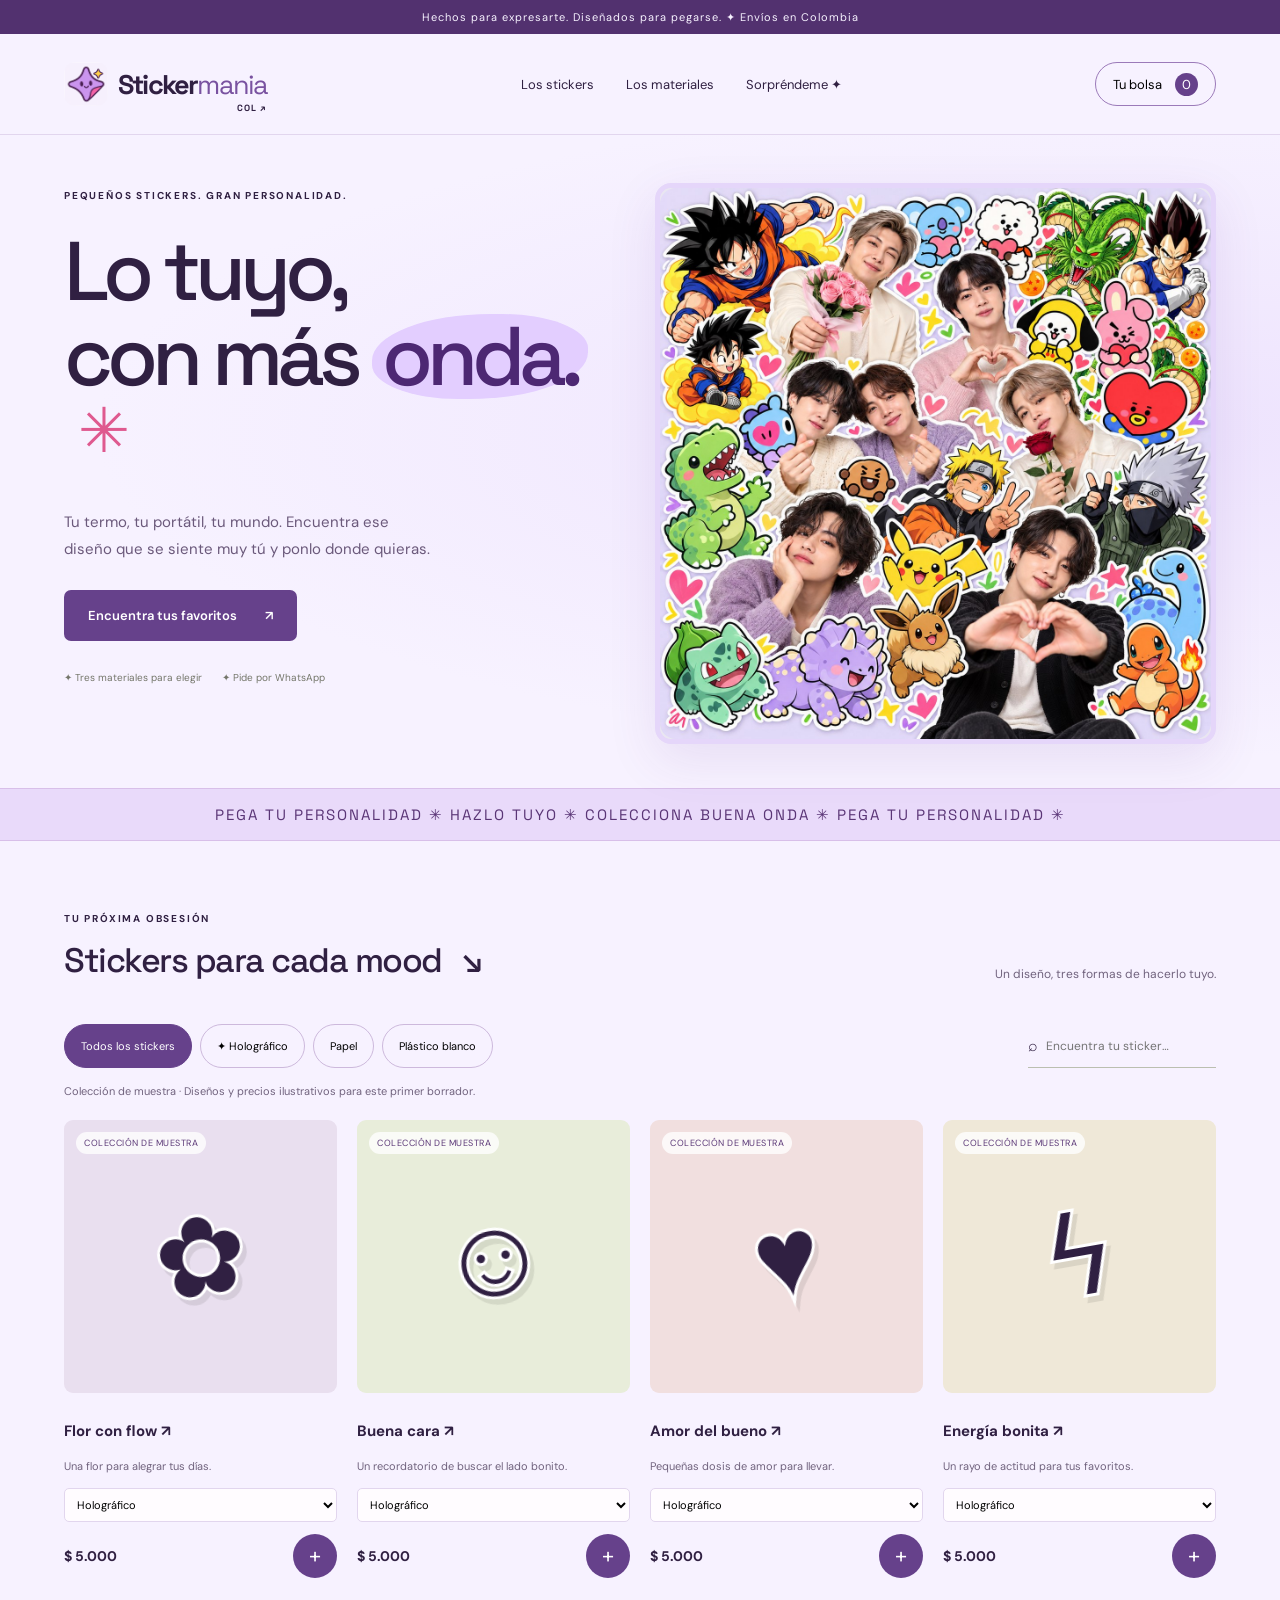
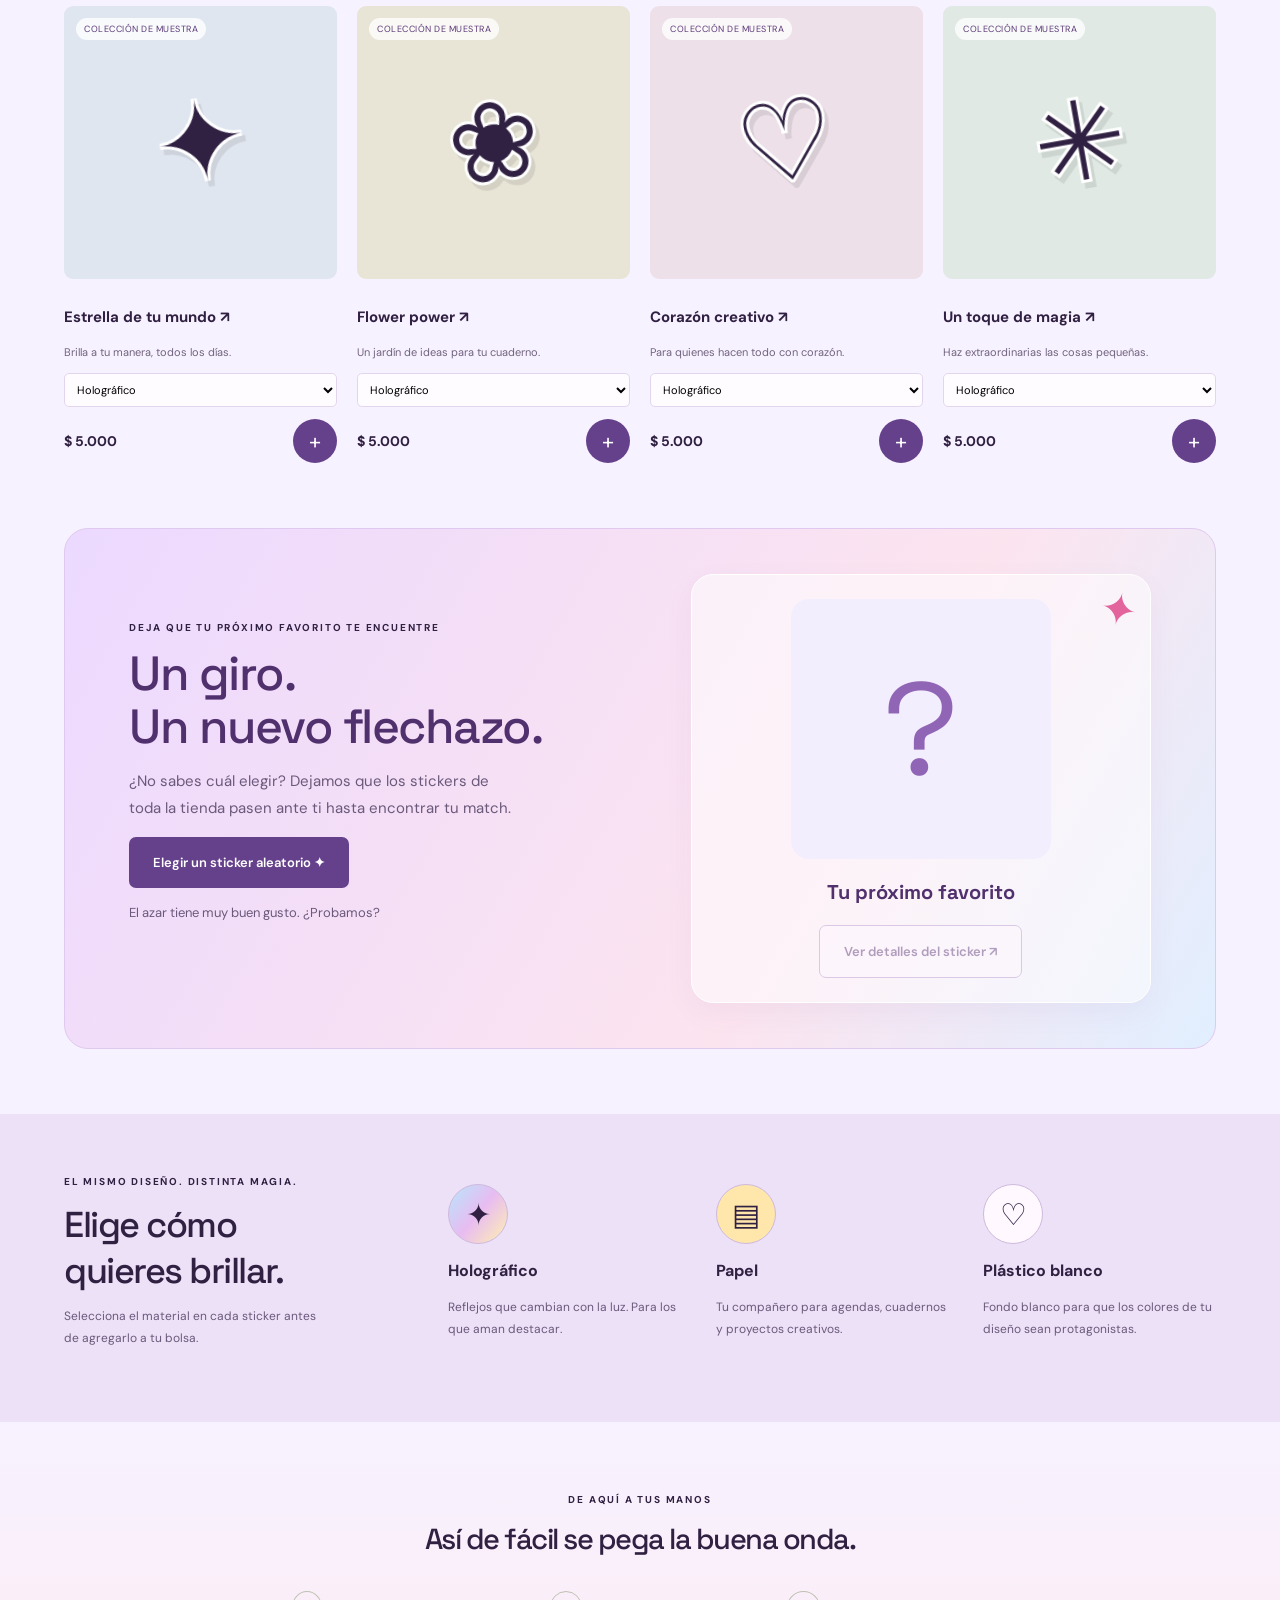
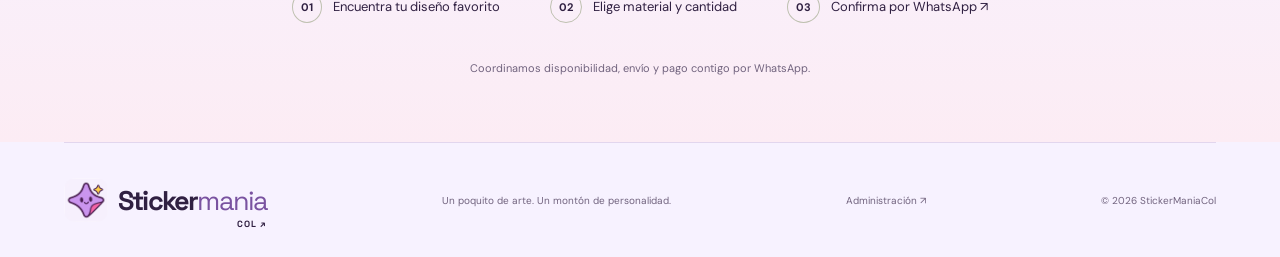
==== index.html @ 425ea90c "Create StickerManiaCol storefront with catalog, random picker and brand identity" ====
<!doctype html>
<html lang="es"><head><meta charset="UTF-8"><meta name="viewport" content="width=device-width,initial-scale=1"><meta name="theme-color" content="#f7f2ff"><meta name="description" content="Stickers con mucha personalidad. Elige tu diseño, material y pide por WhatsApp en StickerManiaCol."><title>StickerManiaCol · Dale personalidad a lo tuyo</title><link rel="icon" type="image/png" sizes="32x32" href="assets/favicon-32.png"><link rel="icon" type="image/png" sizes="192x192" href="assets/logo-symbol.png"><link rel="apple-touch-icon" sizes="180x180" href="assets/apple-touch-icon.png"><link rel="stylesheet" href="styles.css"><script src="app.js" defer></script><script src="surprise.js" defer></script></head>
<body><div class="announcement">Hechos para expresarte. Diseñados para pegarse. ✦ Envíos en Colombia</div><header><a href="index.html" class="logo" aria-label="StickerManiaCol, inicio"><img src="assets/logo-symbol.png" alt="" width="44" height="44"><span class="wordmark">Sticker<span>mania</span><small>COL ↗</small></span></a><nav><a href="#catalogo">Los stickers</a><a href="#materiales">Los materiales</a><a href="#sorpresa">Sorpréndeme ✦</a></nav><button id="cart-open" class="cart-button">Tu bolsa <span id="cart-count">0</span></button></header>
<main><section class="hero"><div class="hero-copy"><span class="eyebrow">PEQUEÑOS STICKERS. GRAN PERSONALIDAD.</span><h1>Lo tuyo,<br>con más <em>onda.</em><span class="spark">✳</span></h1><p>Tu termo, tu portátil, tu mundo. Encuentra ese diseño que se siente muy tú y ponlo donde quieras.</p><a class="button dark" href="#catalogo">Encuentra tus favoritos <span>↗</span></a><div class="hero-foot">✦ Tres materiales para elegir <span>✦ Pide por WhatsApp</span></div></div><div class="hero-art hero-collage"><img class="collage-image" src="assets/sticker-collage.jpg" width="1024" height="1024" fetchpriority="high" alt="Collage de stickers de K-pop, BT21, Dragon Ball, Naruto, Pokémon y dinosaurios"></div></section>
<div class="ticker">PEGA TU PERSONALIDAD ✳ HAZLO TUYO ✳ COLECCIONA BUENA ONDA ✳ PEGA TU PERSONALIDAD ✳</div>
<section id="catalogo" class="catalog"><div class="section-heading"><div><span class="eyebrow">TU PRÓXIMA OBSESIÓN</span><h2>Stickers para cada mood<span>↘</span></h2></div><p>Un diseño, tres formas de hacerlo tuyo.</p></div><div class="catalog-toolbar"><div class="filters" role="group" aria-label="Filtrar por material"><button class="active" data-filter="all">Todos los stickers</button><button data-filter="holografico">✦ Holográfico</button><button data-filter="papel">Papel</button><button data-filter="plastico">Plástico blanco</button></div><label class="search">⌕ <input id="search" type="search" placeholder="Encuentra tu sticker…" aria-label="Buscar stickers"></label></div><p class="demo-note" id="demo-note">Colección de muestra · Diseños y precios ilustrativos para este primer borrador.</p><div id="products" class="products"></div><p id="empty" hidden>No encontramos stickers con esa búsqueda.</p></section>
<section id="sorpresa" class="surprise-section"><div class="surprise-copy"><span class="eyebrow">DEJA QUE TU PRÓXIMO FAVORITO TE ENCUENTRE</span><h2>Un giro.<br>Un nuevo flechazo.</h2><p>¿No sabes cuál elegir? Dejamos que los stickers de toda la tienda pasen ante ti hasta encontrar tu match.</p><button id="surprise-start" class="button dark">Elegir un sticker aleatorio ✦</button><p class="surprise-status" id="surprise-status" role="status">El azar tiene muy buen gusto. ¿Probamos?</p></div><div id="surprise-stage" class="surprise-stage"><span class="surprise-star" aria-hidden="true">✦</span><button id="surprise-preview" class="surprise-preview" aria-label="Ver detalles del sticker elegido"><span class="surprise-question">?</span></button><h3 id="surprise-name">Tu próximo favorito</h3><button id="surprise-result" class="button secondary" disabled>Ver detalles del sticker ↗</button></div></section>
<section id="materiales" class="materials"><div><span class="eyebrow">EL MISMO DISEÑO. DISTINTA MAGIA.</span><h2>Elige cómo <br>quieres brillar.</h2><p>Selecciona el material en cada sticker antes de agregarlo a tu bolsa.</p></div><article><span class="material-icon holo">✦</span><h3>Holográfico</h3><p>Reflejos que cambian con la luz. Para los que aman destacar.</p></article><article><span class="material-icon paper">▤</span><h3>Papel</h3><p>Tu compañero para agendas, cuadernos y proyectos creativos.</p></article><article><span class="material-icon plastic">♡</span><h3>Plástico blanco</h3><p>Fondo blanco para que los colores de tu diseño sean protagonistas.</p></article></section>
<section class="how"><span class="eyebrow">DE AQUÍ A TUS MANOS</span><h2>Así de fácil se pega la buena onda.</h2><div><p><b>01</b> Encuentra tu diseño favorito</p><p><b>02</b> Elige material y cantidad</p><p><b>03</b> Confirma por WhatsApp ↗</p></div><small>Coordinamos disponibilidad, envío y pago contigo por WhatsApp.</small></section></main><footer><a href="index.html" class="logo" aria-label="StickerManiaCol, inicio"><img src="assets/logo-symbol.png" alt="" width="44" height="44"><span class="wordmark">Sticker<span>mania</span><small>COL ↗</small></span></a><p>Un poquito de arte. Un montón de personalidad.</p><a href="admin.html">Administración ↗</a><small>© <span id="year"></span> StickerManiaCol</small></footer>
<dialog id="cart"><div class="dialog-heading"><h2>Tu bolsa <span>✦</span></h2><button id="cart-close" aria-label="Cerrar bolsa">✕</button></div><div id="cart-items"></div><div class="cart-total"><span>Total de productos</span><strong id="cart-total"></strong></div><p class="muted">El envío se acuerda por WhatsApp. El pedido queda sujeto a confirmación.</p><label class="field">Tu nombre (opcional)<input id="customer-name" maxlength="80" placeholder="¿Cómo te llamas?"></label><label class="field">Notas para tu pedido<textarea id="order-notes" maxlength="500" placeholder="Ciudad, indicaciones o algo que quieras contarnos"></textarea></label><button class="button dark" id="checkout">Pedir por WhatsApp ↗</button></dialog><dialog id="sticker-detail" aria-labelledby="detail-title"><div class="dialog-heading"><h2 id="detail-title"></h2><button id="detail-close" aria-label="Cerrar detalles">✕</button></div><div id="detail-art" class="product-art detail-art"></div><p id="detail-description"></p><p id="detail-demo" class="muted" hidden>Diseño y precio de muestra de este borrador.</p><label class="field">Elige el material<select id="detail-material"></select></label><div class="detail-bottom"><strong id="detail-price"></strong><button id="detail-add" class="button dark">Agregar a mi bolsa +</button></div></dialog><div id="toast" role="status"></div></body></html>
---- styles.css ----
@import url('https://fonts.googleapis.com/css2?family=DM+Sans:wght@400;500;600;700&family=Space+Grotesk:wght@400;500;600;700&display=swap');
[hidden]{display:none!important}
:root{--ink:#24271f;--cream:#f6f3ec;--lime:#d5ef70;--muted:#707168;--line:#deded4}*{box-sizing:border-box}html{scroll-behavior:smooth;scroll-padding-top:30px}body{margin:0;background:var(--cream);color:var(--ink);font-family:'DM Sans',sans-serif}button,input,select,textarea{font:inherit}button,a,input,select,textarea{touch-action:manipulation}button,a{ -webkit-tap-highlight-color:transparent}button{cursor:pointer}a{color:inherit;text-decoration:none}button:focus-visible,a:focus-visible{outline:3px solid #8070b6;outline-offset:4px}.announcement{background:var(--ink);color:var(--cream);font-size:11px;text-align:center;padding:10px;letter-spacing:1px}header{max-width:1380px;margin:auto;display:flex;align-items:center;justify-content:space-between;padding:28px 5%;border-bottom:1px solid var(--line)}.logo{font-family:'Space Grotesk',sans-serif;font-weight:700;font-size:27px;letter-spacing:-1.8px;position:relative}.logo span{font-weight:400}.logo small{font-size:9px;letter-spacing:1px;position:absolute;right:0;bottom:-12px}nav{display:flex;gap:32px;font-size:13px}.cart-button{border:1px solid var(--ink);border-radius:30px;background:none;padding:10px 17px;font-size:13px}.cart-button span{background:var(--ink);color:white;padding:3px 7px;border-radius:50%;margin-left:10px}.hero{max-width:1380px;margin:auto;display:grid;grid-template-columns:1fr 1fr;min-height:570px;padding:48px 5% 44px;gap:30px}.eyebrow{font-size:10px;font-weight:700;letter-spacing:1.8px}.hero h1{font-family:'Space Grotesk',sans-serif;font-size:clamp(60px,6.5vw,98px);line-height:1.02;letter-spacing:-6px;margin:25px 0;position:relative;font-weight:500}.hero h1 em{font-style:normal;background:var(--lime);padding:0 10px;border-radius:55% 40%;display:inline-block}.spark{font-size:62px;vertical-align:top;margin-left:14px}.hero p{color:#64665c;font-size:15px;line-height:1.8;max-width:370px}.button{display:inline-flex;justify-content:space-between;align-items:center;gap:28px;padding:17px 24px;border-radius:7px;font-weight:600;font-size:13px;border:0}.dark{background:var(--ink);color:white}.hero .button{margin-top:12px}.hero-foot{font-size:10px;margin-top:30px;color:#74766a;display:flex;gap:20px}.hero-art{background:#e9e6f1;position:relative;border-radius:16px;overflow:hidden;min-height:450px;background-image:radial-gradient(#b9b2c5 .8px,transparent .8px);background-size:20px 20px}.art-note{position:absolute;right:30px;top:28px;font-size:14px;transform:rotate(7deg)}.sticker{position:absolute;filter:drop-shadow(4px 9px 0 #35302b18);-webkit-text-stroke:7px white;paint-order:stroke fill;line-height:1}.flower{color:#df724b;font-size:210px;top:20px;left:30px;transform:rotate(-13deg)}.smile{background:#d5ef70;color:#343d24;border:9px solid white;border-radius:50%;font-family:Arial;font-size:140px;right:32px;top:105px;transform:rotate(15deg);-webkit-text-stroke:0;width:167px;height:167px;display:grid;place-content:center}.word{font-family:'Space Grotesk',sans-serif;background:#b9adcf;border:8px solid white;padding:18px 24px;border-radius:30% 20%;font-size:35px;font-weight:700;bottom:55px;left:40px;transform:rotate(-12deg);text-align:center;-webkit-text-stroke:0}.word i{color:#faf9f2}.bolt{color:#ffe489;font-size:180px;right:52px;bottom:25px;transform:rotate(15deg)}.heart{color:#d17598;font-size:85px;top:12px;right:44px;transform:rotate(15deg)}.art-bottom{position:absolute;bottom:17px;left:29px;font-size:10px;letter-spacing:1px}.ticker{background:var(--lime);border-block:1px solid var(--ink);padding:16px;text-align:center;font-family:'Space Grotesk',sans-serif;font-size:15px;letter-spacing:2px;white-space:nowrap;overflow:hidden}.catalog{max-width:1380px;margin:auto;padding:65px 5%}.section-heading{display:flex;justify-content:space-between;align-items:end;gap:20px}h2{font-family:'Space Grotesk',sans-serif;font-weight:500;font-size:34px;letter-spacing:-1.5px;margin:12px 0}.section-heading h2 span{margin-left:20px}.section-heading p{color:var(--muted);font-size:12px}.catalog-toolbar{display:flex;justify-content:space-between;gap:15px;margin:30px 0 16px}.filters{display:flex;gap:8px;flex-wrap:wrap}.filters button{background:transparent;border:1px solid #d3d4c8;border-radius:25px;padding:10px 16px;font-size:11px}.filters button.active{background:var(--ink);border-color:var(--ink);color:white}.search{border-bottom:1px solid #bbbfb0;display:flex;align-items:center;gap:8px}.search input{background:none;border:0;padding:10px 0;width:170px;outline:none;font-size:12px}.demo-note{font-size:11px;color:var(--muted);margin-bottom:22px}.products{display:grid;grid-template-columns:repeat(4,1fr);gap:28px 20px}.product-art{aspect-ratio:1;display:grid;place-items:center;position:relative;border-radius:9px;overflow:hidden;background:#eeede6}.product-art img{width:100%;height:100%;object-fit:contain;padding:20px}.product-art .sample{font-size:110px;filter:drop-shadow(3px 6px 0 #00000016);-webkit-text-stroke:6px white;paint-order:stroke fill;transform:rotate(-10deg);font-family:Arial}.product-art .tag{position:absolute;top:12px;left:12px;padding:5px 8px;border-radius:20px;background:#ffffffc9;font-size:9px;letter-spacing:.5px}.product h3{font-size:15px;margin:16px 0 5px}.product p{font-size:11px;line-height:1.6;color:var(--muted);margin:0 0 12px}.product select{width:100%;background:none;border:1px solid var(--line);padding:8px;border-radius:5px;font-size:11px}.product-bottom{display:flex;justify-content:space-between;align-items:center;margin-top:12px}.product-bottom strong{font-size:14px}.add{background:var(--ink);color:white;border:0;border-radius:50%;width:31px;height:31px;font-size:22px}.materials{background:#ece9df;display:grid;grid-template-columns:1.5fr 1fr 1fr 1fr;gap:35px;padding:55px max(5%,calc((100vw - 1242px)/2))}.materials h2{font-size:36px}.materials p{font-size:12px;line-height:1.8;color:#6a6b60;max-width:260px}.materials article{padding:15px 0}.materials h3{font-size:16px}.material-icon{display:grid;place-content:center;height:60px;width:60px;border-radius:50%;font-size:30px;border:1px solid #c5c4b8}.holo{background:linear-gradient(130deg,#b9e6df,#ddd1f0,#eae8b3)}.paper{background:#e4caa6}.plastic{background:white}.how{text-align:center;padding:65px 5%}.how h2{font-size:29px}.how>div{display:flex;justify-content:center;gap:50px;margin:28px 0}.how p{font-size:13px}.how b{font-size:11px;border:1px solid #bfc1b1;padding:8px;border-radius:50%;margin-right:8px}.how small{color:var(--muted);font-size:11px}footer{border-top:1px solid var(--line);margin:0 5%;padding:35px 0;display:flex;align-items:center;justify-content:space-between;gap:25px}footer p,footer>a:not(.logo),footer>small{font-size:10px;color:var(--muted)}dialog{background:var(--cream);color:var(--ink);border:0;border-radius:15px;width:min(520px,94vw);max-height:90vh;padding:28px}dialog::backdrop{background:#20251d88;backdrop-filter:blur(4px)}.dialog-heading{display:flex;align-items:center;justify-content:space-between}.dialog-heading h2{font-size:28px}.dialog-heading button{background:none;border:0;font-size:22px}.cart-row{padding:18px 0;border-bottom:1px solid var(--line);display:flex;justify-content:space-between;gap:12px}.cart-row h3{font-size:14px;margin:0 0 5px}.cart-row small{font-size:11px;color:var(--muted)}.quantity{display:flex;align-items:center;gap:12px;margin-top:10px}.quantity button{border:1px solid var(--line);background:transparent;border-radius:4px;padding:2px 9px}.remove{font-size:11px;background:none;border:0;text-decoration:underline;color:var(--muted)}.cart-total{display:flex;justify-content:space-between;margin-top:24px}.muted{font-size:12px;color:var(--muted);line-height:1.7}.field{display:flex;flex-direction:column;gap:7px;font-size:12px;margin:16px 0}.field input,.field textarea,.field select{padding:12px;border:1px solid #cccfc1;border-radius:5px;background:#fffefa;min-width:0}textarea{min-height:80px;resize:vertical}#checkout{width:100%;margin-top:6px}button:disabled{opacity:.45;cursor:not-allowed}#toast{position:fixed;bottom:24px;left:50%;transform:translate(-50%,20px);padding:13px 23px;background:var(--ink);color:white;border-radius:30px;font-size:13px;opacity:0;pointer-events:none;transition:.2s;z-index:10}#toast.show{opacity:1;transform:translate(-50%,0)}.admin-main{max-width:1100px;margin:auto;padding:50px 5%}.admin-intro{max-width:700px}.admin-panel{background:#fffdf7;border:1px solid var(--line);border-radius:12px;padding:24px;margin:25px 0}.admin-panel h2{font-size:23px}.form-grid{display:grid;grid-template-columns:1fr 1fr;gap:0 20px}.price-grid{display:grid;grid-template-columns:repeat(3,1fr);gap:15px}.full{grid-column:1/-1}.admin-actions{display:flex;gap:12px;flex-wrap:wrap;margin-top:18px}.secondary{background:transparent;border:1px solid var(--ink);color:var(--ink)}.bulk-wrap{overflow:auto}table{width:100%;border-collapse:collapse;font-size:12px;min-width:780px}th,td{text-align:left;padding:10px;border-bottom:1px solid var(--line)}td input{width:100%;min-width:90px;padding:8px;border:1px solid var(--line);border-radius:4px}th{font-size:10px}td button{border:0;background:none}.admin-list-row{display:flex;justify-content:space-between;gap:15px;align-items:center;border-bottom:1px solid var(--line);padding:15px 0}.admin-list-row p{font-size:12px;color:var(--muted)}.admin-list-row button{border:1px solid var(--line);background:none;padding:7px 10px;border-radius:5px}.status{font-size:12px;line-height:1.6;color:#62568a}code{font-size:11px;overflow-wrap:anywhere}.file-label{cursor:pointer}.admin-preview{width:50px;height:50px;object-fit:contain;border-radius:5px}.row-info{display:flex;gap:15px;align-items:center}.error{color:#a43131}.admin-panel details{font-size:12px;line-height:1.8}.admin-panel summary{cursor:pointer;font-weight:bold}
@media(min-width:1500px){.hero{min-height:650px}.hero-art{min-height:510px}.flower{font-size:250px}.smile{top:145px}.word{bottom:65px}.bolt{bottom:45px}}@media(max-width:900px){.hero h1{font-size:70px}.hero{gap:20px}.spark{display:none}.hero-art{min-height:420px}.flower{font-size:160px;left:10px}.smile{font-size:115px;width:135px;height:135px;right:10px;top:130px}.word{font-size:25px;left:15px}.bolt{font-size:130px;right:15px}.products{grid-template-columns:repeat(3,1fr)}.catalog-toolbar{flex-wrap:wrap}.materials{grid-template-columns:1fr 1fr}.how>div{gap:20px}footer{flex-wrap:wrap}.hero-foot{flex-direction:column;gap:8px}}@media(max-width:600px){header{padding:24px 6%}.logo{font-size:23px}nav{display:none}.hero{grid-template-columns:1fr;padding:35px 6%}.hero h1{font-size:72px;letter-spacing:-4px}.hero p{font-size:14px}.hero-foot{flex-direction:row;margin-top:20px;gap:12px;font-size:9px}.hero-art{min-height:350px;margin-top:12px}.flower{font-size:180px;left:20px;top:0}.smile{right:25px;top:95px}.heart{right:30px}.word{bottom:30px;left:25px}.bolt{right:35px;bottom:20px}.art-bottom{display:none}.catalog{padding:40px 6%}.section-heading{display:block}h2{font-size:28px}.section-heading h2 span{display:none}.products{grid-template-columns:repeat(2,1fr);gap:25px 14px}.product-art .sample{font-size:85px}.filters{gap:6px}.filters button{padding:9px 11px;font-size:10px}.search{width:100%}.search input{width:100%}.materials{padding:35px 6%;gap:20px}.materials>div{grid-column:1/-1}.materials article:last-child{grid-column:1/-1}.materials h2 br{display:none}.how{padding:40px 6%}.how>div{flex-direction:column;gap:5px;align-items:start}.how h2{font-size:27px}.form-grid,.price-grid{grid-template-columns:1fr}.admin-panel{padding:18px}.admin-list-row{align-items:start;flex-direction:column}.announcement{font-size:9px}.section-heading p{line-height:1.6}footer{padding-bottom:35px}footer p{width:100%}}

/* Collage principal: muestra la composición completa en todos los dispositivos. */
.hero-art.hero-collage{min-height:0;aspect-ratio:1;align-self:center;background:#e9e6f1;line-height:0}.collage-image{display:block;width:100%;height:100%;object-fit:contain}.hero-collage .collage-image{border-radius:16px}@media(max-width:600px){.hero-art.hero-collage{min-height:0;width:100%;margin-top:12px}}
/* Adaptación automática para pantallas táctiles y celulares. */
html{-webkit-text-size-adjust:100%;text-size-adjust:100%}
img{max-width:100%}
.hero>*{min-width:0}.product,.row-info,.row-info>div,.admin-panel{min-width:0}
.product h3,.product p,.cart-row h3,.admin-list-row strong,.admin-list-row p{overflow-wrap:anywhere}
button,.button,.file-label{min-height:44px}
.add{width:44px;height:44px;flex-shrink:0}
.quantity{flex-wrap:wrap;gap:8px}.quantity button{min-width:44px;min-height:44px}
.dialog-heading button{min-width:44px}
dialog{max-height:90vh;max-height:90dvh;overscroll-behavior:contain}
input:focus-visible,select:focus-visible,textarea:focus-visible{outline:2px solid #8070b6;outline-offset:2px}
#toast{max-width:calc(100vw - 32px);width:max-content;text-align:center;bottom:max(24px,env(safe-area-inset-bottom))}
@media(max-width:760px){
 header{flex-wrap:wrap;gap:22px;padding:22px 6%}
 header nav{display:flex;order:3;width:100%;justify-content:center;gap:30px}
 header nav a{display:flex;align-items:center;min-height:44px;font-size:14px}
 .hero{grid-template-columns:minmax(0,1fr);padding:28px 6% 32px;min-height:0;gap:24px}
 .hero h1{font-size:clamp(48px,12vw,78px);letter-spacing:-3px;margin:18px 0;line-height:1.04}
 .hero p{max-width:100%;font-size:16px;line-height:1.65}
 .hero .button{width:100%;font-size:15px}
 .hero-foot{flex-direction:row;flex-wrap:wrap;gap:8px 18px;font-size:11px;margin-top:20px}
 .hero-art.hero-collage{width:100%;max-width:520px;justify-self:center;margin-top:0}
 .eyebrow{font-size:10px;line-height:1.7}
 .section-heading{display:block}.section-heading h2{font-size:clamp(26px,6vw,34px)}
 .section-heading p,.demo-note{font-size:13px;line-height:1.6}
 .products{grid-template-columns:repeat(2,minmax(0,1fr));gap:28px 14px}
 .product-art .tag{font-size:8px;left:6px;top:8px;padding:4px 6px;max-width:calc(100% - 12px)}
 .product-art img{padding:12px}.product h3{font-size:16px}.product p{font-size:13px}
 .product select{min-height:44px;font-size:16px;padding:8px 4px;min-width:0;max-width:100%}
 .product-bottom{gap:6px}.product-bottom strong{font-size:15px}
 .catalog-toolbar{flex-direction:column;gap:16px}.filters button{font-size:13px;padding:10px 13px}
 .search{width:100%}.search input{width:100%;min-width:0;min-height:48px;font-size:16px}
 .materials{grid-template-columns:repeat(2,minmax(0,1fr));padding:35px 6%;gap:20px}
 .materials>div{grid-column:1/-1}.materials p{font-size:14px;max-width:none}.materials h3{font-size:17px}
 .how>div{flex-direction:column;align-items:flex-start;gap:8px}.how p{font-size:14px;text-align:left}.how small{font-size:13px;line-height:1.7}
 footer{align-items:flex-start;gap:24px}footer p,footer>a:not(.logo),footer>small{font-size:12px}footer>a:not(.logo){min-height:44px;display:flex;align-items:center}
 dialog{padding:20px;width:calc(100% - 20px);max-width:520px}.cart-row{flex-wrap:wrap}.cart-row>div{flex:1;min-width:160px}.cart-row small,.muted{font-size:13px}
 .field{font-size:14px}.field input,.field select,.field textarea{font-size:16px;width:100%;min-height:46px}
 .button{font-size:14px;gap:12px;padding:14px 18px}
 .admin-main{padding:30px 5%}.admin-main h1{font-size:28px;overflow-wrap:anywhere}
 .admin-panel{padding:16px}.form-grid,.price-grid{grid-template-columns:minmax(0,1fr)}
 .admin-actions{width:100%;gap:10px}.admin-actions>*{width:100%;justify-content:center;white-space:normal;text-align:center}
 .admin-panel .section-heading h2 span{display:inline;margin-left:8px}
 .admin-list-row{flex-direction:column;align-items:stretch}.row-info{align-items:flex-start}.admin-preview{flex-shrink:0}
 .admin-list-row>div:last-child{display:flex;gap:10px}.admin-list-row>div:last-child button{flex:1}
 /* Cada fila de carga masiva se convierte en una tarjeta en celular. */
 .bulk-wrap{overflow:visible}table{display:block;min-width:0}thead{display:none}tbody{display:block}
 tbody tr{display:grid;grid-template-columns:minmax(0,1fr);gap:12px;border:1px solid var(--line);border-radius:8px;margin-top:18px;padding:14px}
 tbody td{display:block;padding:0;border:0;min-width:0}td input{min-width:0;min-height:46px;font-size:16px;width:100%}
 tbody td::before{display:block;font-size:12px;font-weight:600;margin-bottom:6px}
 tbody td:nth-child(1)::before{content:'Nombre'}tbody td:nth-child(2)::before{content:'URL de imagen'}tbody td:nth-child(3)::before{content:'Descripción'}
 tbody td:nth-child(4)::before{content:'Holográfico · COP'}tbody td:nth-child(5)::before{content:'Papel · COP'}tbody td:nth-child(6)::before{content:'Plástico blanco · COP'}
 tbody td:last-child button{border:1px solid var(--line);border-radius:5px;width:100%;font-size:18px}
}
@media(max-width:350px){
 header{padding-inline:5%;gap:18px}.logo{font-size:22px}.cart-button{padding:10px 12px;font-size:12px}.cart-button span{margin-left:4px}
 .products{grid-template-columns:minmax(0,1fr)}.product-art{max-height:280px}.product select{padding:10px}
 .materials{grid-template-columns:minmax(0,1fr)}.materials>*{grid-column:1/-1}
}
@media(prefers-reduced-motion:reduce){html{scroll-behavior:auto}*,*::before,*::after{transition:none!important}}
/* Colores tomados del collage: lila, rosa frambuesa, azul y amarillo. */
:root{--ink:#302042;--cream:#f7f2ff;--lime:#e5d6ff;--muted:#71637e;--line:#e2d6ee}
body{background:var(--cream)}.announcement{background:#52316f}.logo span{color:#7952a0}
header{background:#f7f2ff}.hero{background:radial-gradient(ellipse at 90% 45%,#e5d6fc88,transparent 65%)}
.hero h1 em{background:#e3ceff;color:#4d2873}.spark{color:#df598f}.hero p{color:#6b597b}
.hero-art.hero-collage{box-shadow:0 16px 50px #6334931a;border:5px solid #e5d6fa}
.dark,.add{background:#66418b}.dark:hover,.add:hover{background:#4d286f}.ticker{background:#e9dafa;color:#5a3576;border-color:#d8bfe9}
.cart-button{border-color:#9b7ab9}.cart-button span{background:#66418b}
.filters button.active{background:#66418b;border-color:#66418b}.filters button{border-color:#cdb9dc}
.materials{background:#ece1f7}.materials p{color:#6b597b}.material-icon{border-color:#cfb9de}
.paper{background:#ffe6ab}.plastic{background:#fff9ff}.holo{background:linear-gradient(130deg,#b7e6fc,#e8bcf1,#fff1b0)}
.product-art{background:#eee5f8}.product select{background:#fffcff}.product-art .tag{color:#5c3978}
.product-detail-link{padding:0;text-align:left;background:none;border:0;color:inherit;font-weight:700;min-height:44px}
.product-detail-link:hover{text-decoration:underline;text-underline-offset:4px}
.how{background:linear-gradient(180deg,#f7f2ff,#fcecf4)}
.surprise-section{max-width:1242px;margin:0 auto 65px;padding:45px 5%;display:grid;grid-template-columns:1.1fr 1fr;gap:55px;align-items:center;background:linear-gradient(120deg,#ecd9ff,#fce4ef 65%,#e1efff);border:1px solid #e0c9ee;border-radius:24px}
.surprise-copy h2{font-size:48px;line-height:1.1;color:#50306d}.surprise-copy>p{font-size:15px;line-height:1.8;max-width:390px;color:#6b597b}
.surprise-copy .surprise-status{font-size:13px;min-height:48px;max-width:420px}
.surprise-stage{position:relative;text-align:center;min-width:0;background:#ffffff8c;border:1px solid #fff;border-radius:22px;padding:24px;box-shadow:0 10px 30px #65368a0d}
.surprise-preview{display:grid;place-items:center;width:100%;max-width:260px;aspect-ratio:1;border:0;border-radius:18px;margin:0 auto;background:#f3eefe;overflow:hidden;cursor:pointer}
.surprise-preview img{width:100%;height:100%;object-fit:contain;padding:18px}.surprise-preview .sample{font-family:Arial;font-size:130px;line-height:1;filter:drop-shadow(3px 5px 0 #57377520);-webkit-text-stroke:6px white;paint-order:stroke fill}
.surprise-question{font-family:'Space Grotesk',sans-serif;font-size:130px;color:#9165b5;line-height:1}
.surprise-stage h3{font-family:'Space Grotesk',sans-serif;font-size:20px;color:#50306d;margin:20px 0}
.surprise-star{position:absolute;top:5px;right:12px;font-size:45px;color:#e3639d;transform:rotate(12deg)}
.surprise-stage .secondary{background:#fff8ff;border-color:#b495ce;color:#5a3576}
.is-spinning .surprise-preview{box-shadow:0 0 0 5px #d9b1f3}
.detail-art{width:min(100%,300px);margin:16px auto}.detail-art .sample{font-size:150px}
#detail-description{font-size:15px;line-height:1.7;color:var(--muted)}.detail-bottom{display:flex;justify-content:space-between;align-items:center;gap:15px}.detail-bottom strong{font-size:22px}
@media(max-width:1350px){.surprise-section{margin-inline:5%}}
@media(max-width:760px){header nav{gap:8px 18px;flex-wrap:wrap}header nav a{font-size:13px}.surprise-section{grid-template-columns:minmax(0,1fr);margin:0 6% 40px;padding:26px 20px;gap:22px}.surprise-copy h2{font-size:36px}.surprise-copy .button{width:100%;justify-content:center}.surprise-copy>p{font-size:15px}.surprise-stage{padding:20px 14px}.surprise-preview{max-width:240px}.detail-bottom{flex-wrap:wrap}.detail-bottom .button{width:100%;justify-content:center}.hero-art.hero-collage{border-width:3px}}
.logo{display:inline-flex;align-items:center;gap:10px;flex-shrink:0}.logo>img{width:44px;height:44px;object-fit:contain;border-radius:12px}.logo>.wordmark{position:relative;color:var(--ink);font-weight:700}.logo>.wordmark>span{font-weight:400;color:#7952a0}
@media(max-width:760px){.logo{gap:7px;font-size:23px}.logo>img{width:36px;height:36px;border-radius:9px}}
@media(max-width:350px){.logo{font-size:20px;gap:5px}.logo>img{width:30px;height:30px}.cart-button{font-size:11px;padding:10px}}
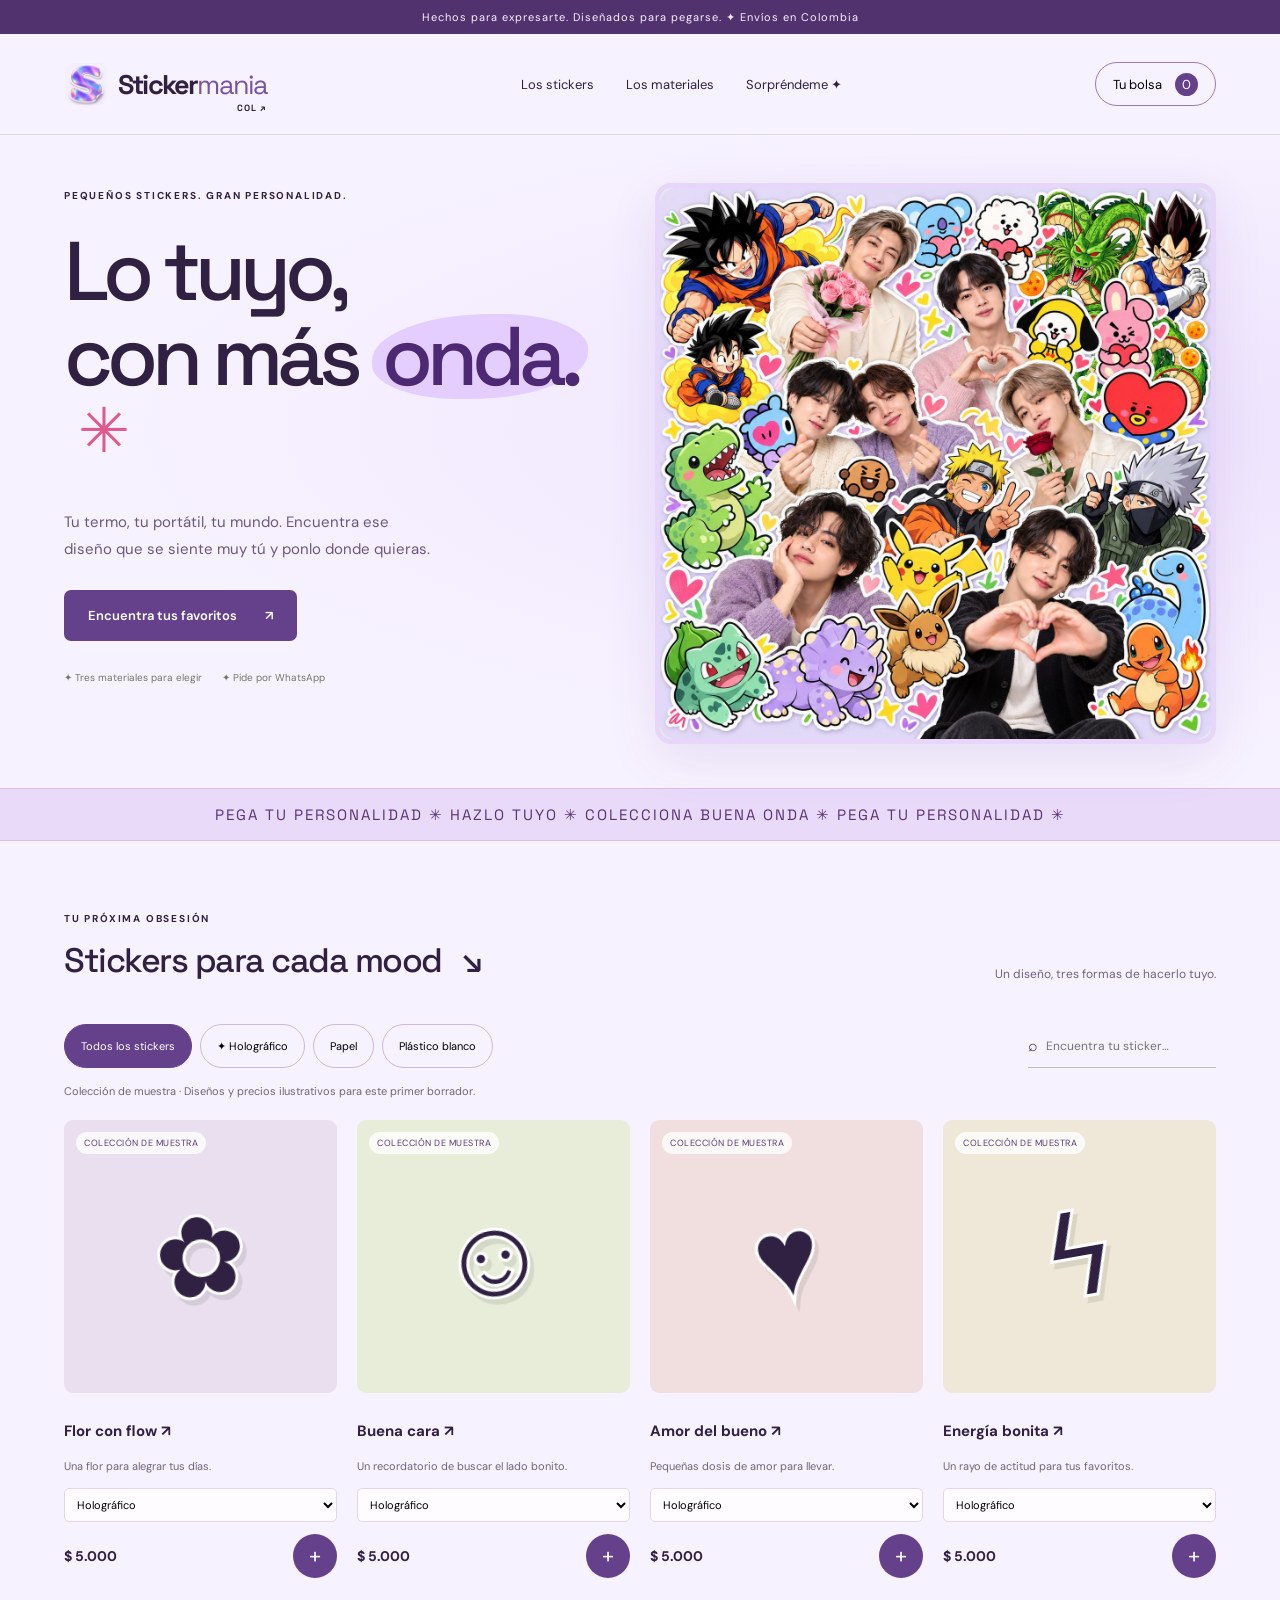
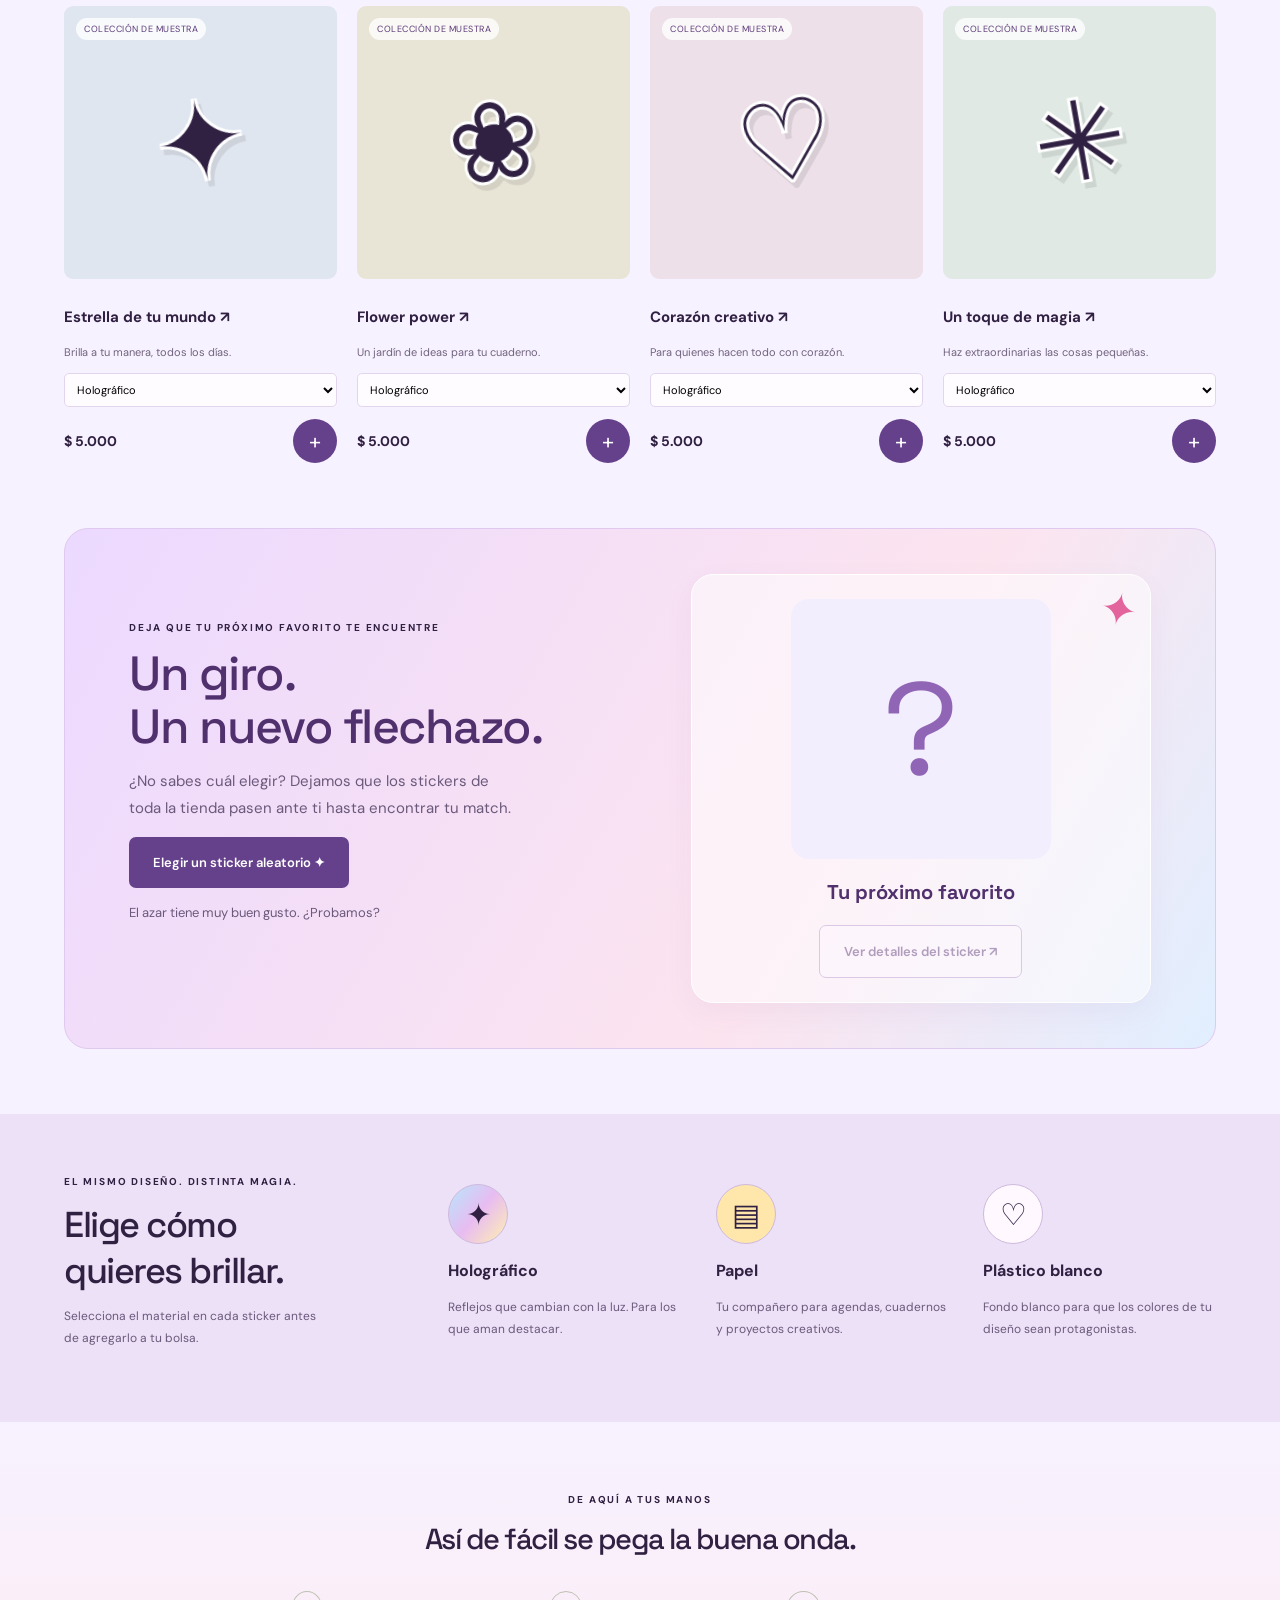
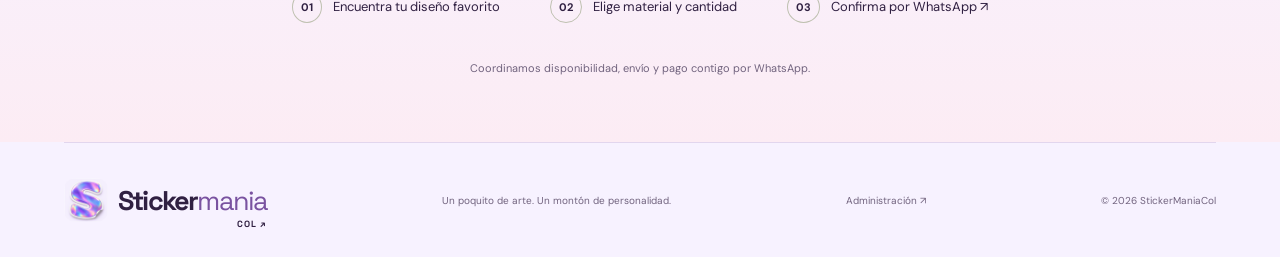
==== commit 65d9c595: "Replace logo and favicon with realistic holographic sticker S" ====
--- a/index.html
+++ b/index.html
@@ -1,10 +1,10 @@
 <!doctype html>
-<html lang="es"><head><meta charset="UTF-8"><meta name="viewport" content="width=device-width,initial-scale=1"><meta name="theme-color" content="#f7f2ff"><meta name="description" content="Stickers con mucha personalidad. Elige tu diseño, material y pide por WhatsApp en StickerManiaCol."><title>StickerManiaCol · Dale personalidad a lo tuyo</title><link rel="icon" type="image/png" sizes="32x32" href="assets/favicon-32.png"><link rel="icon" type="image/png" sizes="192x192" href="assets/logo-symbol.png"><link rel="apple-touch-icon" sizes="180x180" href="assets/apple-touch-icon.png"><link rel="stylesheet" href="styles.css"><script src="app.js" defer></script><script src="surprise.js" defer></script></head>
-<body><div class="announcement">Hechos para expresarte. Diseñados para pegarse. ✦ Envíos en Colombia</div><header><a href="index.html" class="logo" aria-label="StickerManiaCol, inicio"><img src="assets/logo-symbol.png" alt="" width="44" height="44"><span class="wordmark">Sticker<span>mania</span><small>COL ↗</small></span></a><nav><a href="#catalogo">Los stickers</a><a href="#materiales">Los materiales</a><a href="#sorpresa">Sorpréndeme ✦</a></nav><button id="cart-open" class="cart-button">Tu bolsa <span id="cart-count">0</span></button></header>
+<html lang="es"><head><meta charset="UTF-8"><meta name="viewport" content="width=device-width,initial-scale=1"><meta name="theme-color" content="#f7f2ff"><meta name="description" content="Stickers con mucha personalidad. Elige tu diseño, material y pide por WhatsApp en StickerManiaCol."><title>StickerManiaCol · Dale personalidad a lo tuyo</title><link rel="icon" type="image/png" sizes="32x32" href="assets/favicon-32-v2.png"><link rel="icon" type="image/png" sizes="192x192" href="assets/logo-symbol-v2.png"><link rel="apple-touch-icon" sizes="180x180" href="assets/apple-touch-icon-v2.png"><link rel="stylesheet" href="styles.css"><script src="app.js" defer></script><script src="surprise.js" defer></script></head>
+<body><div class="announcement">Hechos para expresarte. Diseñados para pegarse. ✦ Envíos en Colombia</div><header><a href="index.html" class="logo" aria-label="StickerManiaCol, inicio"><img src="assets/logo-symbol-v2.png" alt="" width="44" height="44"><span class="wordmark">Sticker<span>mania</span><small>COL ↗</small></span></a><nav><a href="#catalogo">Los stickers</a><a href="#materiales">Los materiales</a><a href="#sorpresa">Sorpréndeme ✦</a></nav><button id="cart-open" class="cart-button">Tu bolsa <span id="cart-count">0</span></button></header>
 <main><section class="hero"><div class="hero-copy"><span class="eyebrow">PEQUEÑOS STICKERS. GRAN PERSONALIDAD.</span><h1>Lo tuyo,<br>con más <em>onda.</em><span class="spark">✳</span></h1><p>Tu termo, tu portátil, tu mundo. Encuentra ese diseño que se siente muy tú y ponlo donde quieras.</p><a class="button dark" href="#catalogo">Encuentra tus favoritos <span>↗</span></a><div class="hero-foot">✦ Tres materiales para elegir <span>✦ Pide por WhatsApp</span></div></div><div class="hero-art hero-collage"><img class="collage-image" src="assets/sticker-collage.jpg" width="1024" height="1024" fetchpriority="high" alt="Collage de stickers de K-pop, BT21, Dragon Ball, Naruto, Pokémon y dinosaurios"></div></section>
 <div class="ticker">PEGA TU PERSONALIDAD ✳ HAZLO TUYO ✳ COLECCIONA BUENA ONDA ✳ PEGA TU PERSONALIDAD ✳</div>
 <section id="catalogo" class="catalog"><div class="section-heading"><div><span class="eyebrow">TU PRÓXIMA OBSESIÓN</span><h2>Stickers para cada mood<span>↘</span></h2></div><p>Un diseño, tres formas de hacerlo tuyo.</p></div><div class="catalog-toolbar"><div class="filters" role="group" aria-label="Filtrar por material"><button class="active" data-filter="all">Todos los stickers</button><button data-filter="holografico">✦ Holográfico</button><button data-filter="papel">Papel</button><button data-filter="plastico">Plástico blanco</button></div><label class="search">⌕ <input id="search" type="search" placeholder="Encuentra tu sticker…" aria-label="Buscar stickers"></label></div><p class="demo-note" id="demo-note">Colección de muestra · Diseños y precios ilustrativos para este primer borrador.</p><div id="products" class="products"></div><p id="empty" hidden>No encontramos stickers con esa búsqueda.</p></section>
 <section id="sorpresa" class="surprise-section"><div class="surprise-copy"><span class="eyebrow">DEJA QUE TU PRÓXIMO FAVORITO TE ENCUENTRE</span><h2>Un giro.<br>Un nuevo flechazo.</h2><p>¿No sabes cuál elegir? Dejamos que los stickers de toda la tienda pasen ante ti hasta encontrar tu match.</p><button id="surprise-start" class="button dark">Elegir un sticker aleatorio ✦</button><p class="surprise-status" id="surprise-status" role="status">El azar tiene muy buen gusto. ¿Probamos?</p></div><div id="surprise-stage" class="surprise-stage"><span class="surprise-star" aria-hidden="true">✦</span><button id="surprise-preview" class="surprise-preview" aria-label="Ver detalles del sticker elegido"><span class="surprise-question">?</span></button><h3 id="surprise-name">Tu próximo favorito</h3><button id="surprise-result" class="button secondary" disabled>Ver detalles del sticker ↗</button></div></section>
 <section id="materiales" class="materials"><div><span class="eyebrow">EL MISMO DISEÑO. DISTINTA MAGIA.</span><h2>Elige cómo <br>quieres brillar.</h2><p>Selecciona el material en cada sticker antes de agregarlo a tu bolsa.</p></div><article><span class="material-icon holo">✦</span><h3>Holográfico</h3><p>Reflejos que cambian con la luz. Para los que aman destacar.</p></article><article><span class="material-icon paper">▤</span><h3>Papel</h3><p>Tu compañero para agendas, cuadernos y proyectos creativos.</p></article><article><span class="material-icon plastic">♡</span><h3>Plástico blanco</h3><p>Fondo blanco para que los colores de tu diseño sean protagonistas.</p></article></section>
-<section class="how"><span class="eyebrow">DE AQUÍ A TUS MANOS</span><h2>Así de fácil se pega la buena onda.</h2><div><p><b>01</b> Encuentra tu diseño favorito</p><p><b>02</b> Elige material y cantidad</p><p><b>03</b> Confirma por WhatsApp ↗</p></div><small>Coordinamos disponibilidad, envío y pago contigo por WhatsApp.</small></section></main><footer><a href="index.html" class="logo" aria-label="StickerManiaCol, inicio"><img src="assets/logo-symbol.png" alt="" width="44" height="44"><span class="wordmark">Sticker<span>mania</span><small>COL ↗</small></span></a><p>Un poquito de arte. Un montón de personalidad.</p><a href="admin.html">Administración ↗</a><small>© <span id="year"></span> StickerManiaCol</small></footer>
+<section class="how"><span class="eyebrow">DE AQUÍ A TUS MANOS</span><h2>Así de fácil se pega la buena onda.</h2><div><p><b>01</b> Encuentra tu diseño favorito</p><p><b>02</b> Elige material y cantidad</p><p><b>03</b> Confirma por WhatsApp ↗</p></div><small>Coordinamos disponibilidad, envío y pago contigo por WhatsApp.</small></section></main><footer><a href="index.html" class="logo" aria-label="StickerManiaCol, inicio"><img src="assets/logo-symbol-v2.png" alt="" width="44" height="44"><span class="wordmark">Sticker<span>mania</span><small>COL ↗</small></span></a><p>Un poquito de arte. Un montón de personalidad.</p><a href="admin.html">Administración ↗</a><small>© <span id="year"></span> StickerManiaCol</small></footer>
 <dialog id="cart"><div class="dialog-heading"><h2>Tu bolsa <span>✦</span></h2><button id="cart-close" aria-label="Cerrar bolsa">✕</button></div><div id="cart-items"></div><div class="cart-total"><span>Total de productos</span><strong id="cart-total"></strong></div><p class="muted">El envío se acuerda por WhatsApp. El pedido queda sujeto a confirmación.</p><label class="field">Tu nombre (opcional)<input id="customer-name" maxlength="80" placeholder="¿Cómo te llamas?"></label><label class="field">Notas para tu pedido<textarea id="order-notes" maxlength="500" placeholder="Ciudad, indicaciones o algo que quieras contarnos"></textarea></label><button class="button dark" id="checkout">Pedir por WhatsApp ↗</button></dialog><dialog id="sticker-detail" aria-labelledby="detail-title"><div class="dialog-heading"><h2 id="detail-title"></h2><button id="detail-close" aria-label="Cerrar detalles">✕</button></div><div id="detail-art" class="product-art detail-art"></div><p id="detail-description"></p><p id="detail-demo" class="muted" hidden>Diseño y precio de muestra de este borrador.</p><label class="field">Elige el material<select id="detail-material"></select></label><div class="detail-bottom"><strong id="detail-price"></strong><button id="detail-add" class="button dark">Agregar a mi bolsa +</button></div></dialog><div id="toast" role="status"></div></body></html>
